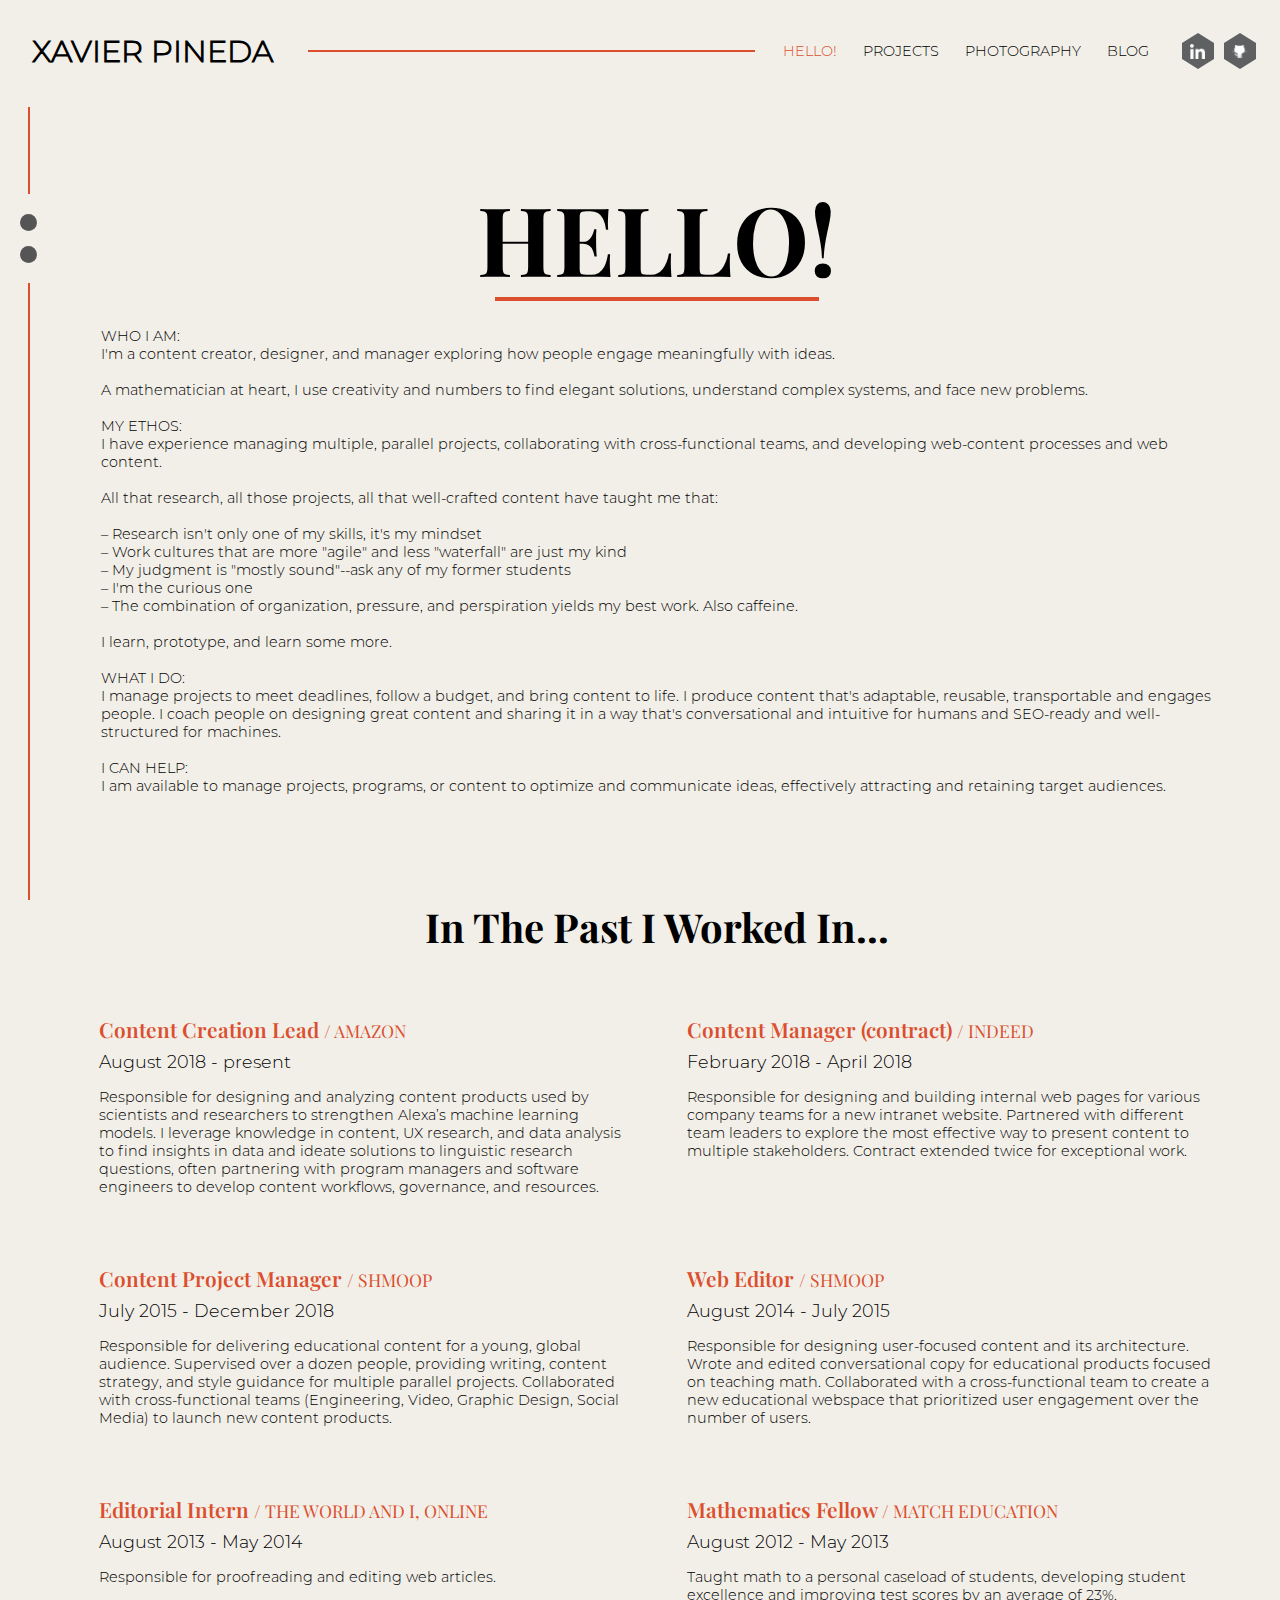
==== index.html @ 06a5754c "updated title" ====
<!DOCTYPE html>
<html lang="en">
<head>
    <meta charset="UTF-8">
    <meta content="width=device-width, initial-scale=1.0, maximum-scale=1.0, user-scalable=0" name="viewport">
    <title>xavier pineda</title>
    <link rel="stylesheet" href="style.css">

</head>
<body>
<nav>
    <a href="#" class="nav-name">
        <h1> XAVIER PINEDA</h1>
    </a>
    <div class="red_line line_none"></div>
    <div class="wrap_nav">
        <ul class="main_nav">
            <li >
                <a class="active_nav_menu" href="./index.html">HELLO!</a>
            </li>
            <li>
                <a href="./projects.html">PROJECTS</a>
            </li>
            <li>
                <a href="./photography.html">PHOTOGRAPHY</a>
            </li>
            <li>
                <a href="./blog.html">BLOG</a>
            </li>
        </ul>
        <span class="social_networks">
            <a href="https://www.linkedin.com/in/xavierpineda/" target="_blank">
               <img src="img/icon/linkedin-64.ico" alt="linkedin">
            </a>
            <a href="https://github.com/xavi-pi" target="_blank">
              <img src="img/icon/github-6-64.ico" alt="github">
            </a>
        </span>
    </div>
</nav>

<div class="sidebar">
    <div class="line"></div>
    <div class="dot_link scroll_to">
        <a class="link" href="#hello"></a>
        <a class="link" href="#home" ></a>
    </div>
</div>

<section id ="hello" class="section">
    <div class="content">
        <h2>HELLO!</h2>
        <p>WHO I AM:
            <br>I'm a content creator, designer, and manager exploring how people engage meaningfully with ideas.
            <br><br>A mathematician at heart, I use creativity and numbers to find elegant solutions, understand
            complex systems, and face new problems.
            <br><br>MY ETHOS:
            <br>I have experience managing multiple, parallel projects, collaborating with cross-functional teams,
            and developing web-content processes and web content.
            <br><br>All that research, all those projects, all that well-crafted content have taught me that:
            <br><br>– Research isn't only one of my skills, it's my mindset
            <br>– Work cultures that are more "agile" and less "waterfall" are just my kind
            <br>– My judgment is "mostly sound"--ask any of my former students
            <br>– I'm the curious one
            <br>– The combination of organization, pressure, and perspiration yields my best work. Also caffeine.
            <br><br>I learn, prototype, and learn some more.
            <br><br>WHAT I DO:
            <br>I manage projects to meet deadlines, follow a budget, and bring content to life.
            I produce content that's adaptable, reusable, transportable and engages people.
            I coach people on designing great content and sharing it in a way that's conversational and intuitive
            for humans and SEO-ready and well-structured for machines.
            <br><br>I CAN HELP:
            <br>I am available to manage projects, programs, or content to optimize and
            communicate ideas, effectively attracting and retaining target audiences.
        </p>

    </div>
</section>
<section id ="home" class="section">
    <div class="content-container">
        <h2>In The Past I Worked In...</h2>
        <div class="description_container">
            <div class="description_item">
                <h3>Content Creation Lead <span>/ AMAZON</span></h3>
                <span>August 2018 - present</span>
                <p>Responsible for designing and analyzing content products used
                    by scientists and researchers to strengthen Alexa’s machine
                    learning models. I leverage knowledge in content, UX research,
                    and data analysis to find insights in data and ideate solutions
                    to linguistic research questions, often partnering with program
                    managers and software engineers to develop content workflows,
                    governance, and resources.
                </p>
            </div>
            <div class="description_item">
                <h3>Content Manager (contract) <span>/ INDEED</span></h3>
                <span>February 2018 - April 2018</span>
                <p>Responsible for designing and building internal
                    web pages for various company teams for a new
                    intranet website. Partnered with different team
                    leaders to explore the most effective way to present
                    content to multiple stakeholders. Contract extended twice for exceptional work.
                </p>
            </div>
            <div class="description_item">
                <h3>Content Project Manager <span>/ SHMOOP</span></h3>
                <span>July 2015 - December 2018</span>
                <p>Responsible for delivering educational
                    content for a young, global audience. Supervised over a
                    dozen people, providing writing, content strategy, and style
                    guidance for multiple parallel projects. Collaborated with
                    cross-functional teams (Engineering, Video, Graphic Design,
                    Social Media) to launch new content products.
                </p>
            </div>
            <div class="description_item">
                <h3>Web Editor <span>/ SHMOOP</span></h3>
                <span>August 2014 - July 2015</span>
                <p>Responsible for designing user-focused content and its architecture.
                    Wrote and edited conversational copy for educational products focused
                    on teaching math. Collaborated with a cross-functional team to create a
                    new educational webspace that prioritized user engagement over the number of users.
                </p>
            </div>
            <div class="description_item">
                <h3>Editorial Intern <span>/ THE WORLD AND I, ONLINE</span></h3>
                <span>August 2013 - May 2014</span>
                <p>Responsible for proofreading and editing web articles.</p>
            </div>
            <div class="description_item">
                <h3>Mathematics Fellow <span>/ MATCH EDUCATION</span></h3>
                <span>August 2012 - May 2013</span>
                <p>Taught math to a personal caseload of students, developing student
                    excellence and improving test scores by an average of 23%.
                </p>
            </div>

        </div>
    </div>

</section>
<!--<script src="js/all.js"></script>-->
</body>
</html>
---- style.css ----
@import url("https://fonts.googleapis.com/css2?family=Playfair+Display:wght@400;500;600&display=swap");
* {
  margin: 0;
  padding: 0; }

@font-face {
  font-family: 'Montserrat';
  src: url("../fonts/Montserrat-Light.otf"); }

input {
  border: 0;
  outline: none;
  -webkit-appearance: none; }

textarea {
  border: 0;
  outline: none;
  resize: none; }

a {
  text-decoration: none;
  color: black;
  -webkit-tap-highlight-color: transparent; }

ul {
  list-style-type: none; }

html, body {
  box-sizing: border-box; }

body {
  font-family: 'Montserrat', sans-serif;
  background: #F2EFE9;
  overflow-x: hidden;
  -webkit-animation: smooth_appearance 0.6s ease-in;
  animation: smooth_appearance 0.6s ease-in; }
  body::-webkit-scrollbar {
    width: 12px; }
  body::-webkit-scrollbar-thumb {
    background-color: #5f6062; }

.sidebar {
  height: 100%;
  width: 30px;
  position: fixed;
  bottom: 0;
  background: #F2EFE9;
  display: -webkit-box;
  display: flex;
  -webkit-box-pack: end;
  justify-content: flex-end;
  -webkit-box-align: end;
  align-items: flex-end;
  -webkit-box-orient: vertical;
  -webkit-box-direction: normal;
  flex-direction: column;
  z-index: 10; }
  @media only screen and (max-height: 600px) {
    .sidebar {
      display: none; } }
  @media only screen and (max-width: 450px) {
    .sidebar {
      width: 15px; } }
  .sidebar .line {
    width: 2px;
    height: inherit;
    background: #DB4F2E; }
  .sidebar .dot_link {
    position: absolute;
    top: 194px;
    right: -7px;
    background: #F2EFE9;
    -webkit-transition: all 0.3s ease-in-out;
    transition: all 0.3s ease-in-out;
    padding: 5px 0; }
    .sidebar .dot_link a {
      width: 17px;
      height: 17px;
      display: block;
      border-radius: 50%;
      background: #555555;
      margin: 15px 0;
      -webkit-transition: 0.2s all ease-in;
      transition: 0.2s all ease-in;
      position: relative;
      z-index: 4; }
      .sidebar .dot_link a:hover {
        -webkit-transform: scale(1.1);
        -ms-transform: scale(1.1);
        transform: scale(1.1);
        background: #DB4F2E; }

nav {
  position: fixed;
  width: 96%;
  top: 0;
  background: #F2EFE9;
  display: -webkit-box;
  display: flex;
  -webkit-box-align: center;
  align-items: center;
  -webkit-box-pack: justify;
  justify-content: space-between;
  padding: 2rem 1rem 2.3rem 2rem;
  z-index: 13; }
  @media only screen and (max-width: 820px) {
    nav {
      display: -webkit-box;
      display: flex;
      -webkit-box-orient: vertical;
      -webkit-box-direction: normal;
      flex-direction: column;
      left: 50%;
      top: -147px;
      -webkit-transform: translateX(-50%);
      -ms-transform: translateX(-50%);
      transform: translateX(-50%);
      padding: 10rem 1rem 3rem 1rem; } }
  @media only screen and (max-width: 550px) {
    nav {
      width: 89%;
      position: absolute;
      text-align: center; } }
  @media only screen and (max-height: 420px) {
    nav {
      width: 90%;
      position: absolute;
      text-align: center; } }
  nav .nav-name {
    font-weight: 500;
    margin-right: 35px; }
    @media only screen and (max-width: 820px) {
      nav .nav-name {
        padding-bottom: 0.5rem;
        margin-right: 0; } }
    nav .nav-name h1 {
      font-size: 1.9rem; }
  nav .red_line {
    -webkit-box-flex: 1;
    flex: 1;
    padding: 0 1rem;
    background: #DB4F2E;
    height: 2px; }
    @media only screen and (max-width: 820px) {
      nav .red_line {
        display: none; } }
  nav .wrap_nav {
    display: -webkit-box;
    display: flex;
    -webkit-box-align: center;
    align-items: center;
    position: relative;
    -webkit-animation: smooth_appearance 0.6s ease-in;
    animation: smooth_appearance 0.6s ease-in; }
    nav .wrap_nav .main_nav {
      margin: 0 15px;
      display: -webkit-box;
      display: flex; }
      nav .wrap_nav .main_nav a {
        padding: 10px 13px;
        font-size: 0.9rem;
        display: block;
        color: black;
        text-decoration: none;
        -webkit-transition: all 0.3s ease-in-out;
        transition: all 0.3s ease-in-out; }
        @media only screen and (max-width: 500px) {
          nav .wrap_nav .main_nav a {
            padding: 10px 7px; } }
        @media only screen and (max-width: 400px) {
          nav .wrap_nav .main_nav a {
            font-size: 0.7rem; } }
        nav .wrap_nav .main_nav a:hover {
          color: #DB4F2E; }
      nav .wrap_nav .main_nav .active_nav_menu {
        color: #DB4F2E; }
    nav .wrap_nav .social_networks {
      display: -webkit-box;
      display: flex; }
      @media only screen and (max-width: 970px) {
        nav .wrap_nav .social_networks {
          position: absolute;
          right: 23px;
          bottom: -25px; } }
      @media only screen and (max-width: 820px) {
        nav .wrap_nav .social_networks {
          right: 50%;
          -webkit-transform: translateX(50%);
          -ms-transform: translateX(50%);
          transform: translateX(50%);
          bottom: -30px; } }
      nav .wrap_nav .social_networks a {
        width: 32px;
        height: 16px;
        background: #5F6062;
        position: relative;
        display: -webkit-box;
        display: flex;
        -webkit-box-pack: center;
        justify-content: center;
        -webkit-box-align: center;
        align-items: center;
        text-align: -webkit-right;
        margin: 0 5px;
        -webkit-transition: 0.2s;
        transition: 0.2s; }
        nav .wrap_nav .social_networks a:before {
          content: "";
          position: absolute;
          top: -10px;
          left: 0;
          width: 0;
          height: 0;
          border-left: 16px solid transparent;
          border-right: 16px solid transparent;
          border-bottom: 10px solid #5F6062;
          -webkit-transition: 0.2s;
          transition: 0.2s; }
        nav .wrap_nav .social_networks a:after {
          content: "";
          position: absolute;
          bottom: -10px;
          left: 0;
          width: 0;
          height: 0;
          border-left: 16px solid transparent;
          border-right: 16px solid transparent;
          border-top: 10px solid #5F6062;
          -webkit-transition: 0.2s;
          transition: 0.2s; }
        nav .wrap_nav .social_networks a:hover {
          background: #DB4F2E; }
        nav .wrap_nav .social_networks a:hover:before {
          border-bottom: 10px solid #DB4F2E; }
        nav .wrap_nav .social_networks a:hover:after {
          border-top: 10px solid #DB4F2E; }
        nav .wrap_nav .social_networks a img {
          width: 15px;
          height: 15px; }

section {
  max-width: 1400px;
  position: relative;
  background: #F2EFE9;
  padding: 0 30px 0 63px;
  margin: 0 auto;
  -webkit-animation: smooth_appearance 0.6s ease-in;
  animation: smooth_appearance 0.6s ease-in; }
  @media only screen and (max-height: 600px) {
    section {
      padding: 0 30px 0 30px !important; } }
  @media only screen and (max-width: 450px) {
    section {
      padding: 20px 30px 0 43px; } }

@-webkit-keyframes smooth_appearance {
  0% {
    opacity: 0; }
  100% {
    opacity: 1; } }

@keyframes smooth_appearance {
  0% {
    opacity: 0; }
  100% {
    opacity: 1; } }

#hello {
  min-height: 100vh;
  display: -webkit-box;
  display: flex;
  -webkit-box-orient: vertical;
  -webkit-box-direction: normal;
  flex-direction: column;
  -webkit-box-pack: center;
  justify-content: center;
  -webkit-box-align: center;
  align-items: center;
  z-index: 1; }
  @media only screen and (max-width: 820px) {
    #hello {
      margin-top: 8rem;
      -webkit-box-pack: unset;
      justify-content: unset; } }
  #hello .content {
    display: -webkit-box;
    display: flex;
    -webkit-box-orient: vertical;
    -webkit-box-direction: normal;
    flex-direction: column;
    padding: 135px 38px 0 38px; }
    @media only screen and (min-width: 1100px) {
      #hello .content {
        padding: 90px 38px 0 38px; } }
    @media only screen and (max-width: 820px) {
      #hello .content {
        padding: 24px 0 0 0; } }
    #hello .content h2 {
      font-size: 6rem;
      font-family: 'Playfair Display', sans-serif;
      text-align: center;
      position: relative;
      display: inline-block;
      margin: 26px 0;
      align-self: center; }
      @media only screen and (max-width: 650px) {
        #hello .content h2 {
          font-size: 13vw; } }
      @media only screen and (max-width: 450px) {
        #hello .content h2 {
          font-size: 15vw; } }
      #hello .content h2:before {
        content: '';
        width: 90%;
        height: 4px;
        background: #DB4F2E;
        position: absolute;
        left: 50%;
        bottom: 0;
        -webkit-transform: translateX(-50%);
        -ms-transform: translateX(-50%);
        transform: translateX(-50%); }
    #hello .content p {
      padding-bottom: 3rem;
      font-size: 0.9rem; }

#home .content-container {
  position: relative;
  margin: 0 auto; }
  #home .content-container h2 {
    font-family: 'Playfair Display', sans-serif;
    font-size: 2.5rem;
    text-align: center;
    padding-bottom: 1.5rem; }
    @media only screen and (max-width: 650px) {
      #home .content-container h2 {
        font-size: 8vw; } }
    @media only screen and (max-width: 500px) {
      #home .content-container h2 {
        padding-bottom: 0.5rem; } }
  #home .content-container .description_container {
    display: -webkit-box;
    display: flex;
    flex-wrap: wrap;
    -webkit-box-pack: center;
    justify-content: center;
    margin-bottom: 5rem; }
    @media only screen and (max-width: 1110px) {
      #home .content-container .description_container {
        -webkit-box-orient: vertical;
        -webkit-box-direction: normal;
        flex-direction: column; } }
    #home .content-container .description_container .description_item {
      -webkit-box-flex: 0;
      flex: 0 0 calc(47% - 30px);
      padding: 30px; }
      @media only screen and (max-width: 1110px) {
        #home .content-container .description_container .description_item {
          -webkit-box-flex: unset;
          flex: unset;
          text-align: center;
          margin: 30px 0;
          padding: 0; } }
      #home .content-container .description_container .description_item h3 {
        font-family: 'Playfair Display', sans-serif;
        color: #DB4F2E;
        font-weight: 600;
        margin: 0.5rem 0;
        font-size: 1.3rem; }
        #home .content-container .description_container .description_item h3 span {
          font-weight: 400; }
      #home .content-container .description_container .description_item p {
        font-size: 0.9rem;
        padding-top: 1rem;
        text-align: left; }
      #home .content-container .description_container .description_item span {
        margin: 0;
        font-weight: 400;
        font-size: 1.1rem; }

.projects {
  max-width: 1200px;
  color: black;
  min-height: 100vh;
  margin: 7rem auto 5rem auto; }
  @media only screen and (max-width: 1200px) {
    .projects {
      max-width: 700px; } }
  .projects .container_projects_item {
    position: relative;
    margin: 0 auto;
    padding: 105px 22px 0; }
    @media only screen and (max-width: 550px) {
      .projects .container_projects_item {
        padding: 2.5rem 0 2rem 0; } }
    .projects .container_projects_item h2 {
      color: #DB4F2E;
      font-family: 'Playfair Display', sans-serif;
      font-size: 2rem;
      margin: 0.7rem 0 0.3rem 0; }
    .projects .container_projects_item h4 {
      color: #DB4F2E;
      margin: 0 0 0.8rem 0;
      font-size: 1rem; }
    .projects .container_projects_item img {
      width: 100%;
      max-height: 450px;
      -o-object-fit: contain;
      object-fit: contain;
      -o-object-position: left;
      object-position: left; }
    .projects .container_projects_item p {
      margin: 0;
      font-size: 0.9rem; }

.photography {
  color: black;
  min-height: 100vh;
  margin-top: 10rem; }
  .photography .gallery_photo_list {
    -webkit-column-count: 4;
    -moz-column-count: 4;
    column-count: 4;
    grid-gap: 1px;
    padding: 20px 0 40px 0; }
    @media only screen and (max-width: 1110px) {
      .photography .gallery_photo_list {
        -webkit-column-count: 3;
        -moz-column-count: 3;
        column-count: 3; } }
    @media only screen and (max-width: 768px) {
      .photography .gallery_photo_list {
        -webkit-column-count: 2;
        -moz-column-count: 2;
        column-count: 2; } }
    @media only screen and (max-width: 500px) {
      .photography .gallery_photo_list {
        -webkit-column-count: 1;
        -moz-column-count: 1;
        column-count: 1; } }
    .photography .gallery_photo_list .gallery_photo_list_item {
      margin: 0 0 0.6em;
      text-align: center; }
      .photography .gallery_photo_list .gallery_photo_list_item img {
        width: 95%;
        height: auto;
        border-radius: 4px;
        box-shadow: 1px 1px 10px rgba(0, 0, 0, 0.438); }

.blog {
  height: 100vh;
  margin-top: 10rem; }
  .blog .blog-container {
    margin: 0 auto;
    padding: 90px 0 30px 0; }
    @media only screen and (max-width: 550px) {
      .blog .blog-container {
        padding: 30px 0 30px 0; } }
    .blog .blog-container span {
      background: #DB4F2E;
      height: 2px;
      width: 60%;
      outline: none;
      border: none;
      margin: 2rem auto;
      display: block; }
    .blog .blog-container .blog-entry {
      text-align: center; }
      .blog .blog-container .blog-entry h1 {
        margin: 0;
        color: #DB4F2E;
        font-family: 'Playfair Display', sans-serif;
        font-size: 1.9rem; }
      .blog .blog-container .blog-entry h3 {
        color: #DB4F2E;
        margin: 0 0 0 0; }
      .blog .blog-container .blog-entry p {
        font-size: .9rem;
        text-align: left;
        margin: 15px 0; }

.active_dot_link {
  background: #DB4F2E !important; }

@media only screen and (max-width: 550px) {
  .line_none {
    display: none; }
  .indent_correction {
    padding: 20px 30px 0 20px; } }

/*# sourceMappingURL=style.css.map */
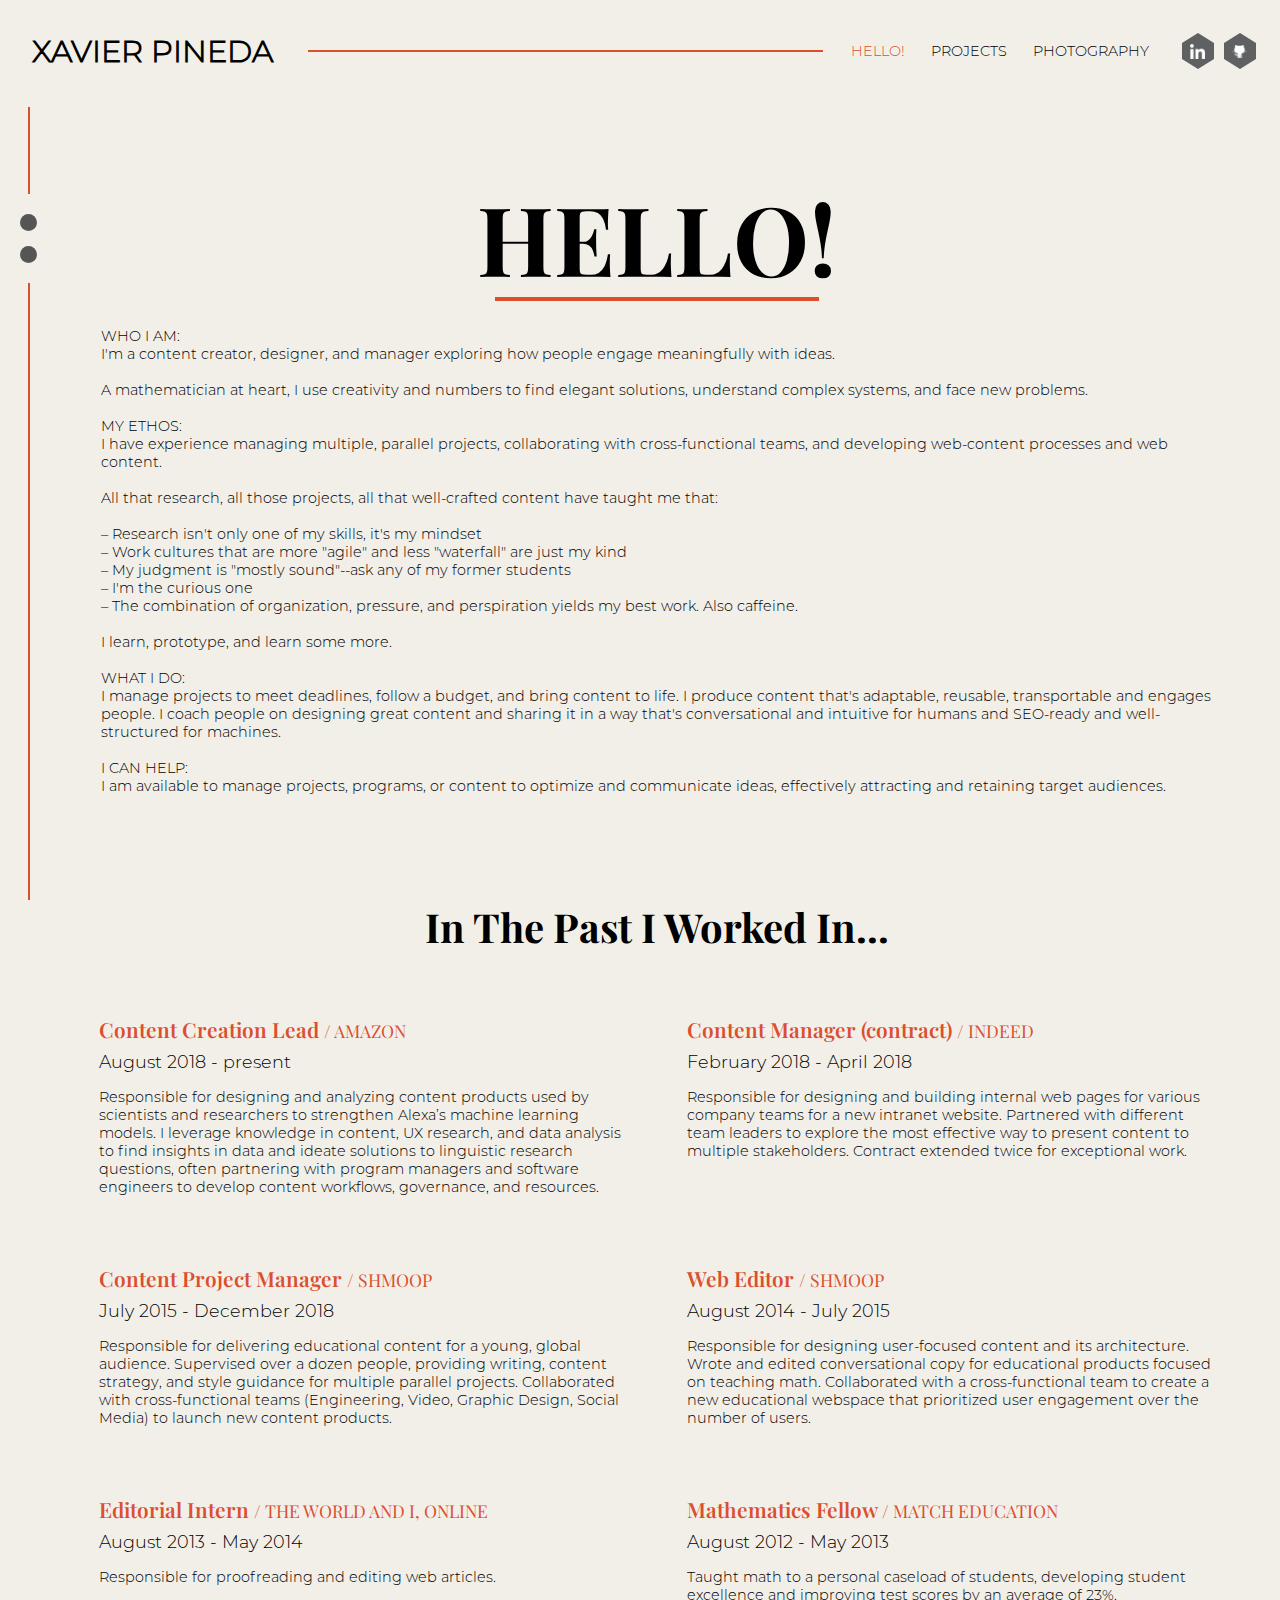
==== commit b806171d: "removed blog link" ====
--- a/index.html
+++ b/index.html
@@ -24,9 +24,9 @@
             <li>
                 <a href="./photography.html">PHOTOGRAPHY</a>
             </li>
-            <li>
+<!--             <li>
                 <a href="./blog.html">BLOG</a>
-            </li>
+            </li> -->
         </ul>
         <span class="social_networks">
             <a href="https://www.linkedin.com/in/xavierpineda/" target="_blank">
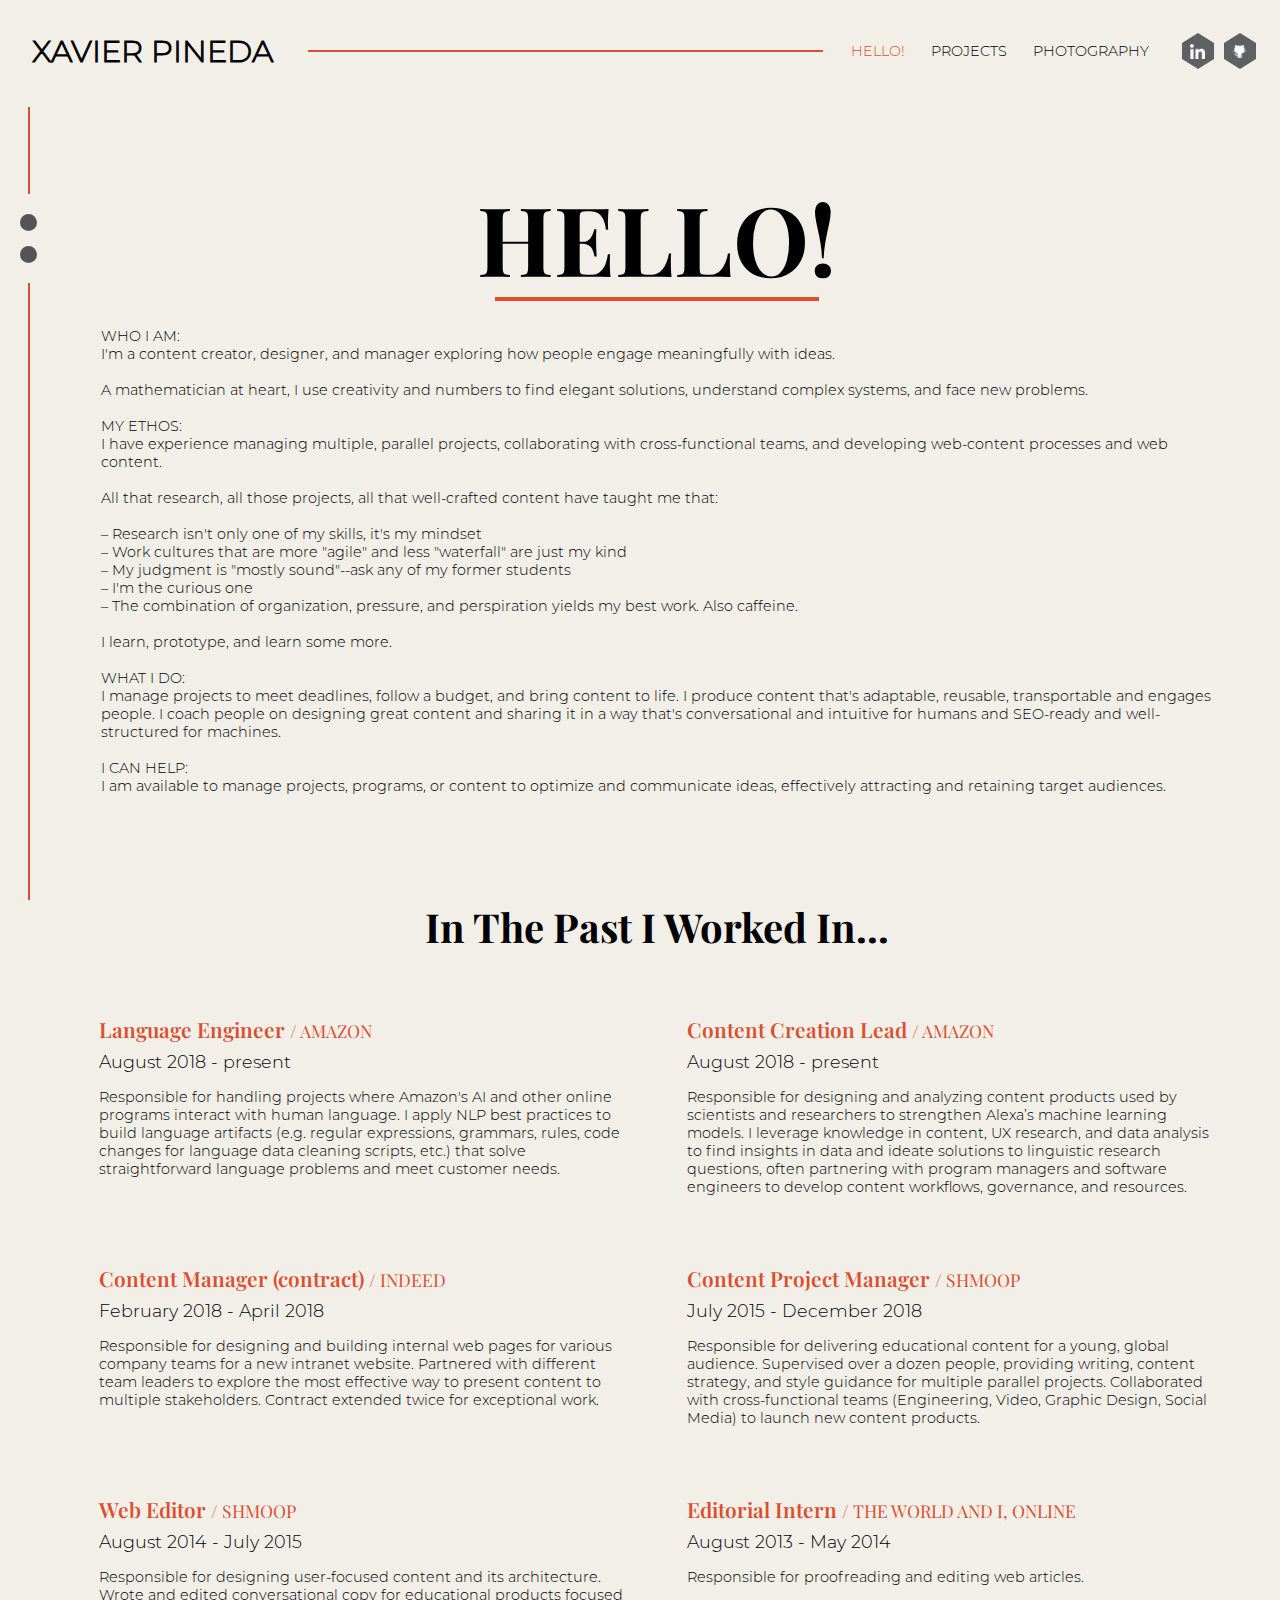
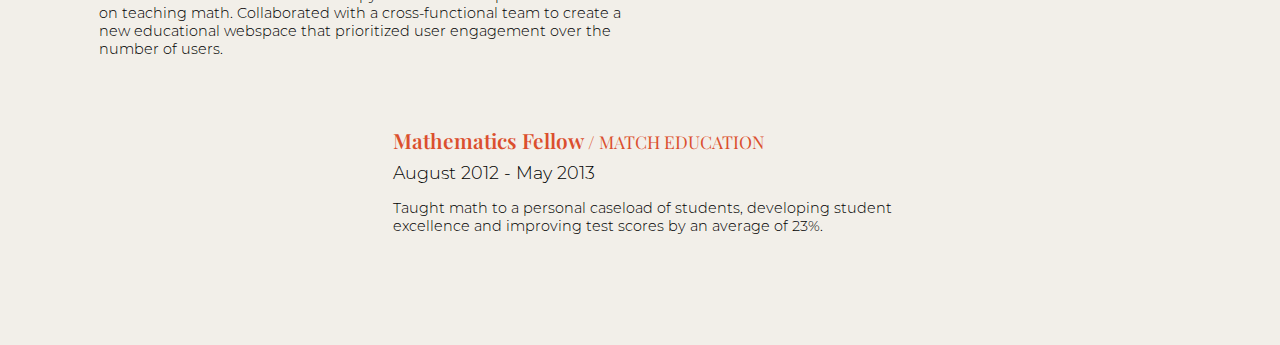
==== commit 17487d94: "added LE job description" ====
--- a/index.html
+++ b/index.html
@@ -81,6 +81,17 @@
         <h2>In The Past I Worked In...</h2>
         <div class="description_container">
             <div class="description_item">
+                <h3>Language Engineer <span>/ AMAZON</span></h3>
+                <span>August 2018 - present</span>
+                <p>Responsible for handling projects where Amazon's AI and other 
+                    online programs interact with human language. I apply NLP best 
+                    practices to build language artifacts (e.g. regular expressions, 
+                    grammars, rules, code changes for language data cleaning 
+                    scripts, etc.) that solve straightforward language problems and 
+                    meet customer needs.
+                </p>
+            </div>
+            <div class="description_item">
                 <h3>Content Creation Lead <span>/ AMAZON</span></h3>
                 <span>August 2018 - present</span>
                 <p>Responsible for designing and analyzing content products used
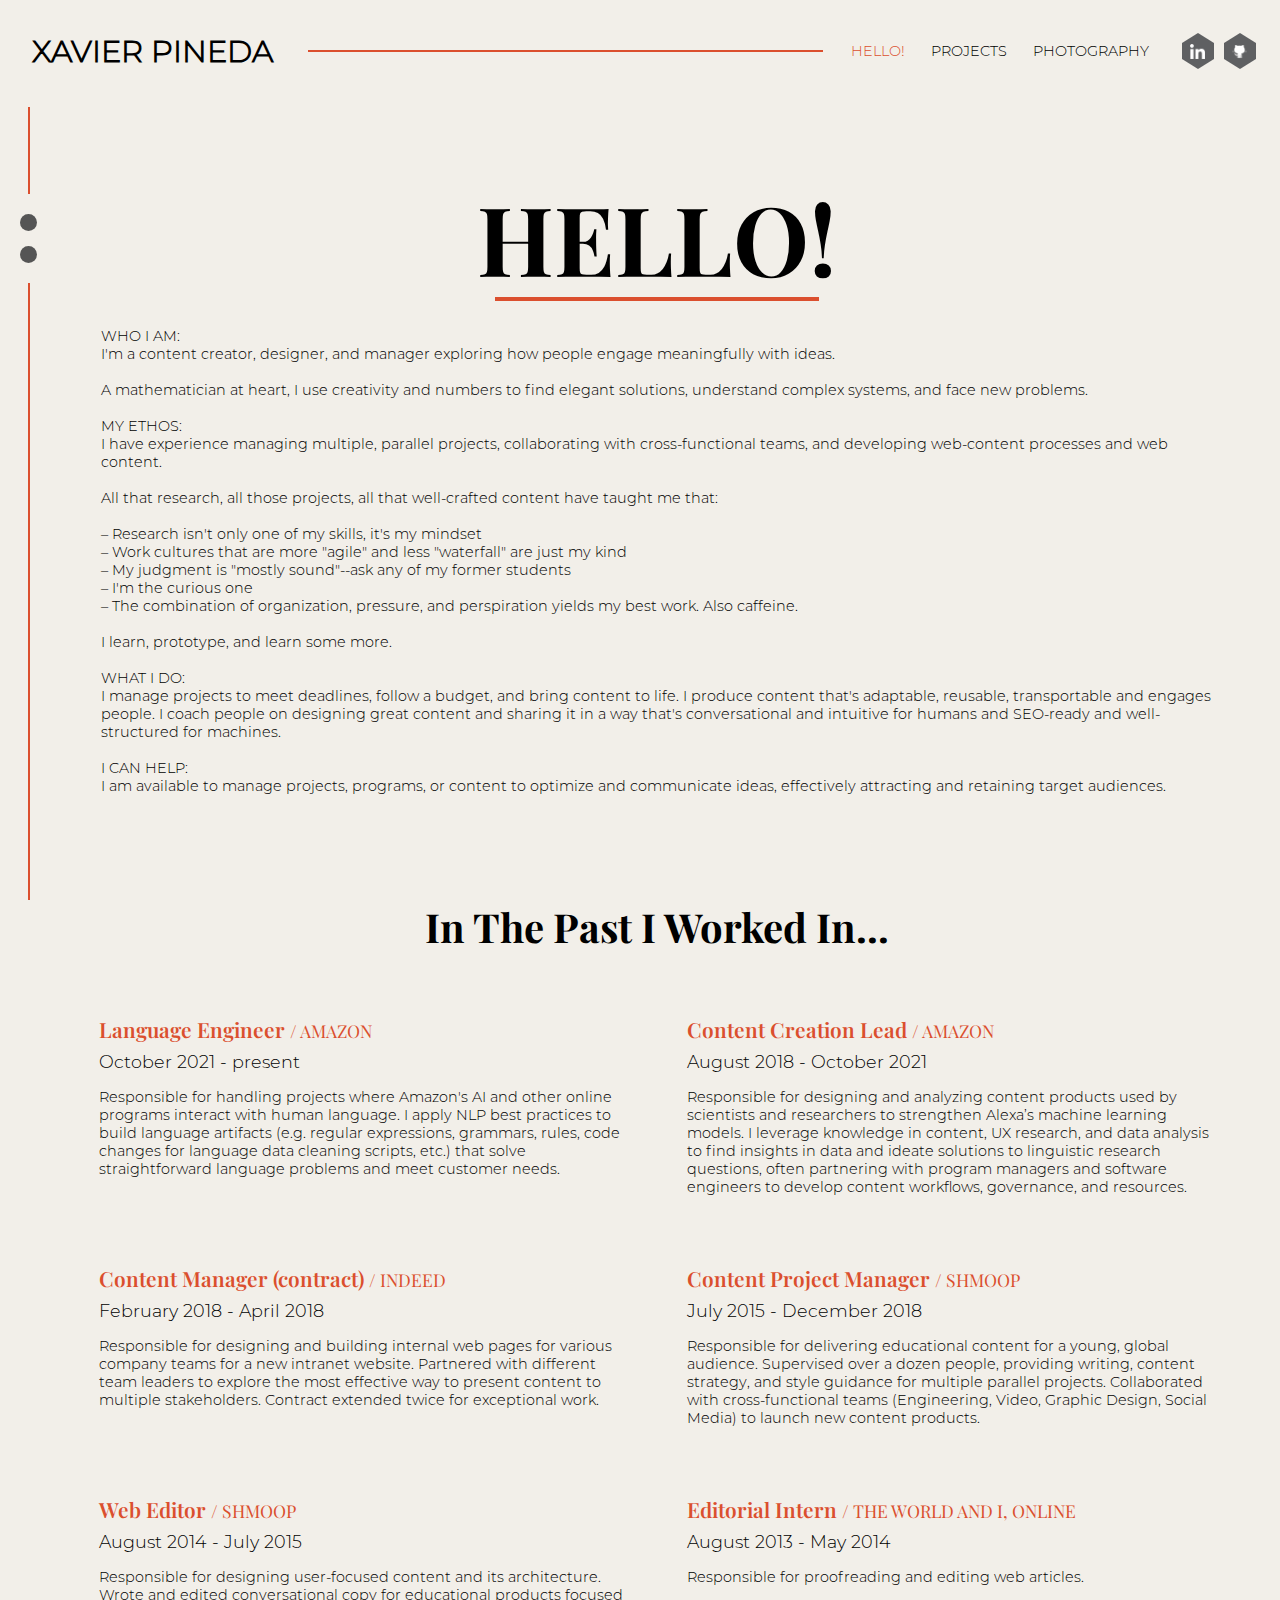
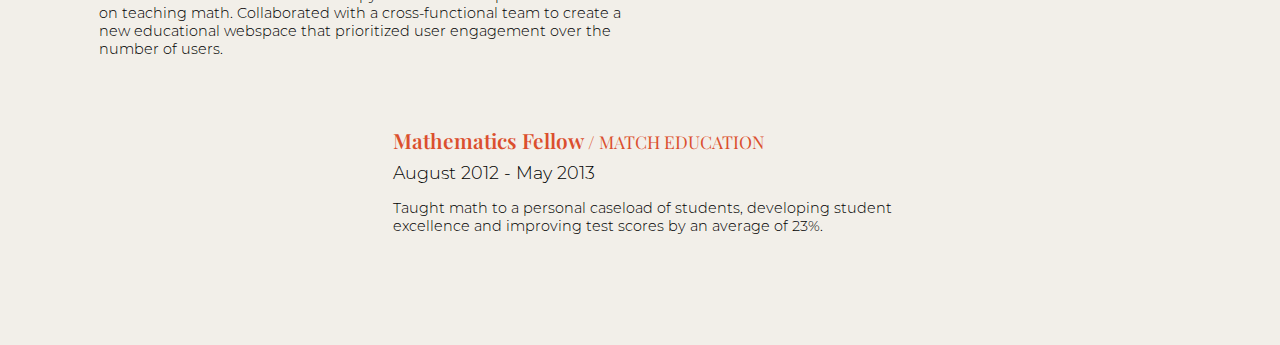
==== commit 31e0a9e2: "fixed typo on LE description" ====
--- a/index.html
+++ b/index.html
@@ -82,7 +82,7 @@
         <div class="description_container">
             <div class="description_item">
                 <h3>Language Engineer <span>/ AMAZON</span></h3>
-                <span>August 2018 - present</span>
+                <span>October 2021 - present</span>
                 <p>Responsible for handling projects where Amazon's AI and other 
                     online programs interact with human language. I apply NLP best 
                     practices to build language artifacts (e.g. regular expressions, 
@@ -93,7 +93,7 @@
             </div>
             <div class="description_item">
                 <h3>Content Creation Lead <span>/ AMAZON</span></h3>
-                <span>August 2018 - present</span>
+                <span>August 2018 - October 2021</span>
                 <p>Responsible for designing and analyzing content products used
                     by scientists and researchers to strengthen Alexa’s machine
                     learning models. I leverage knowledge in content, UX research,
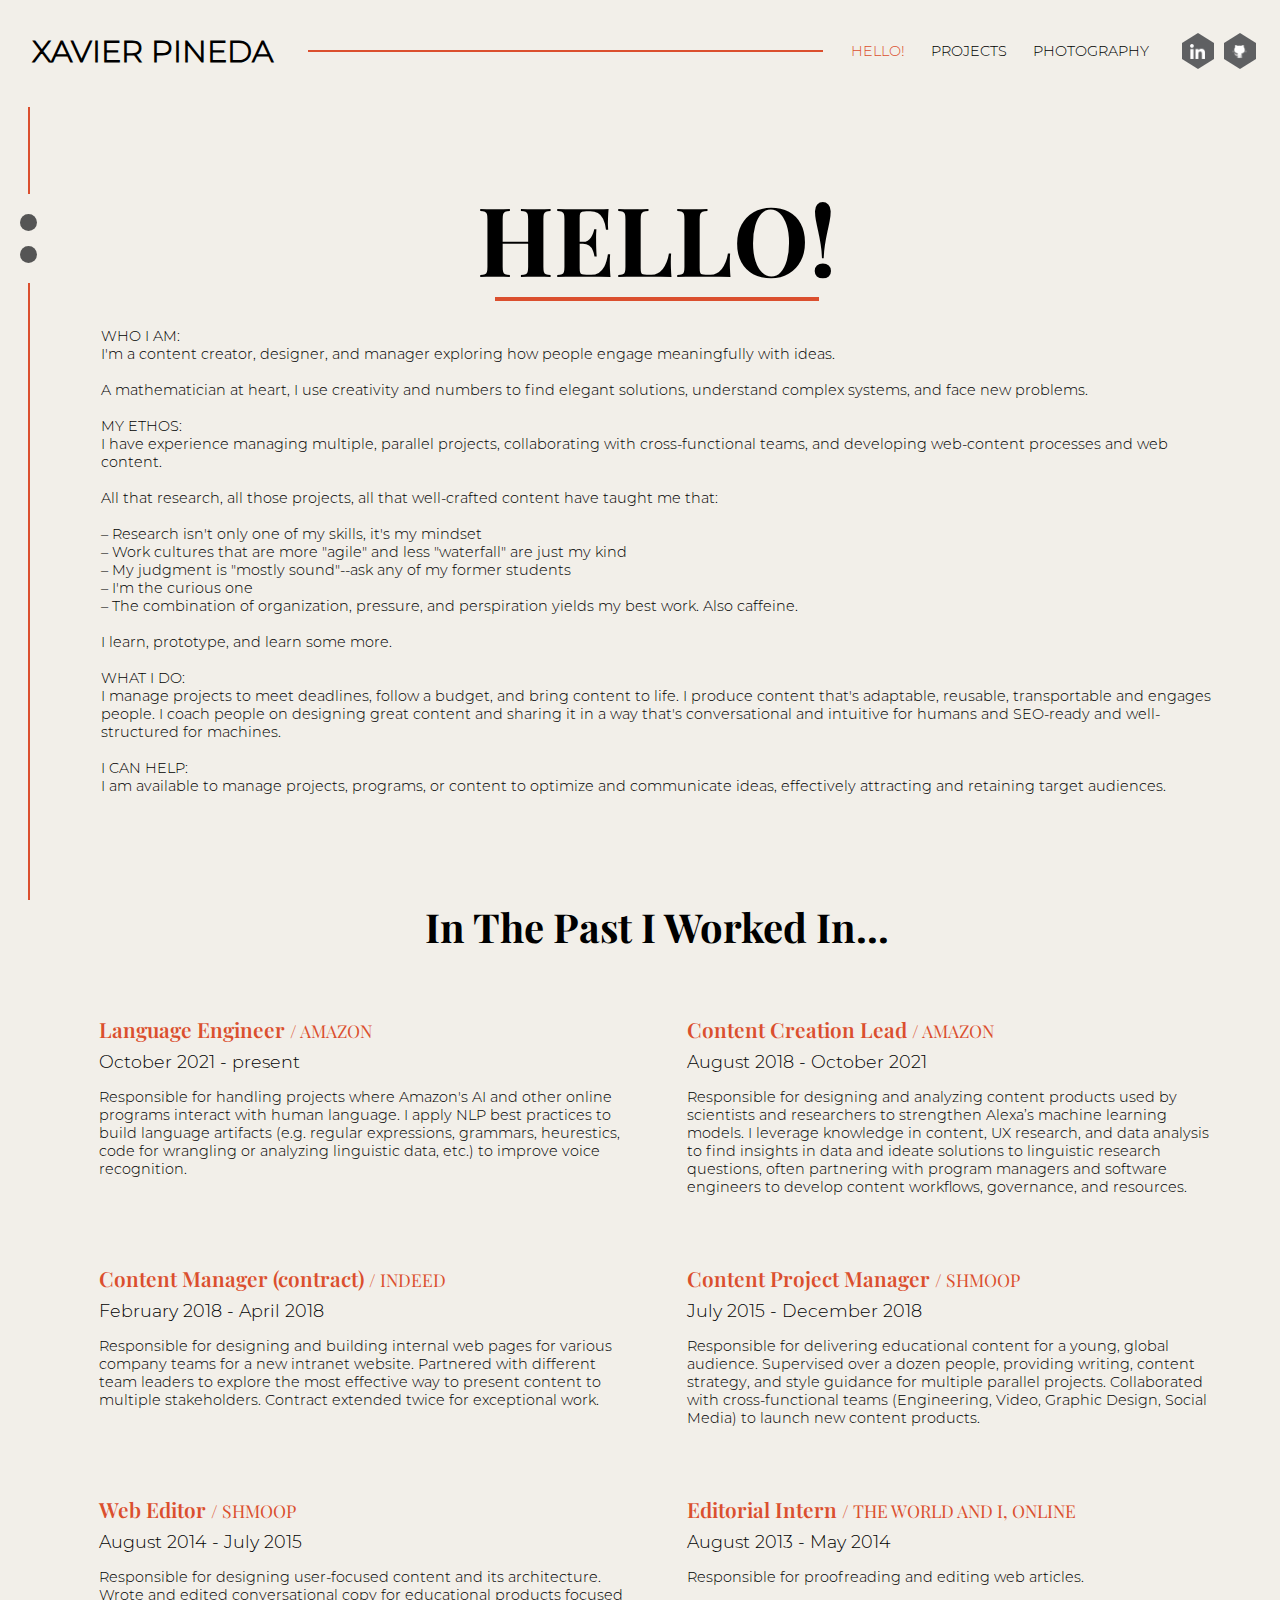
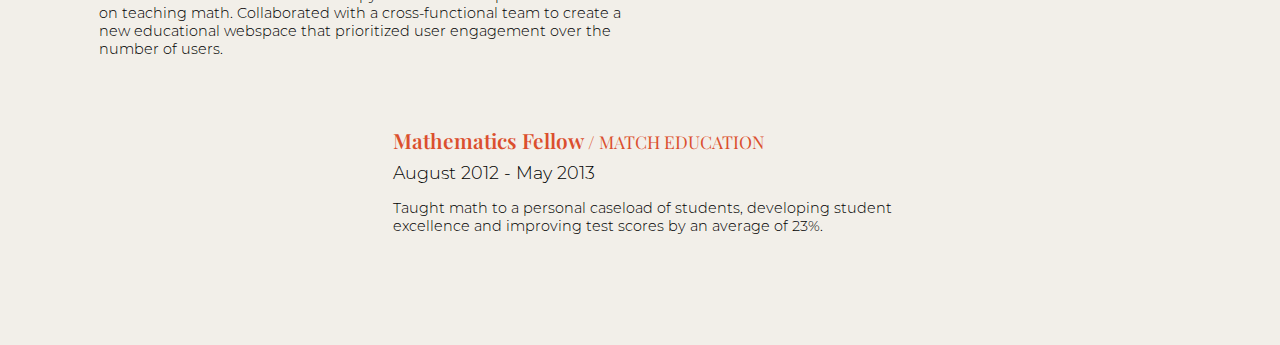
==== commit 4401173e: "update role description le" ====
--- a/index.html
+++ b/index.html
@@ -86,9 +86,8 @@
                 <p>Responsible for handling projects where Amazon's AI and other 
                     online programs interact with human language. I apply NLP best 
                     practices to build language artifacts (e.g. regular expressions, 
-                    grammars, rules, code changes for language data cleaning 
-                    scripts, etc.) that solve straightforward language problems and 
-                    meet customer needs.
+                    grammars, heurestics, code for wrangling or analyzing linguistic data, etc.) 
+                    to improve voice recognition.
                 </p>
             </div>
             <div class="description_item">
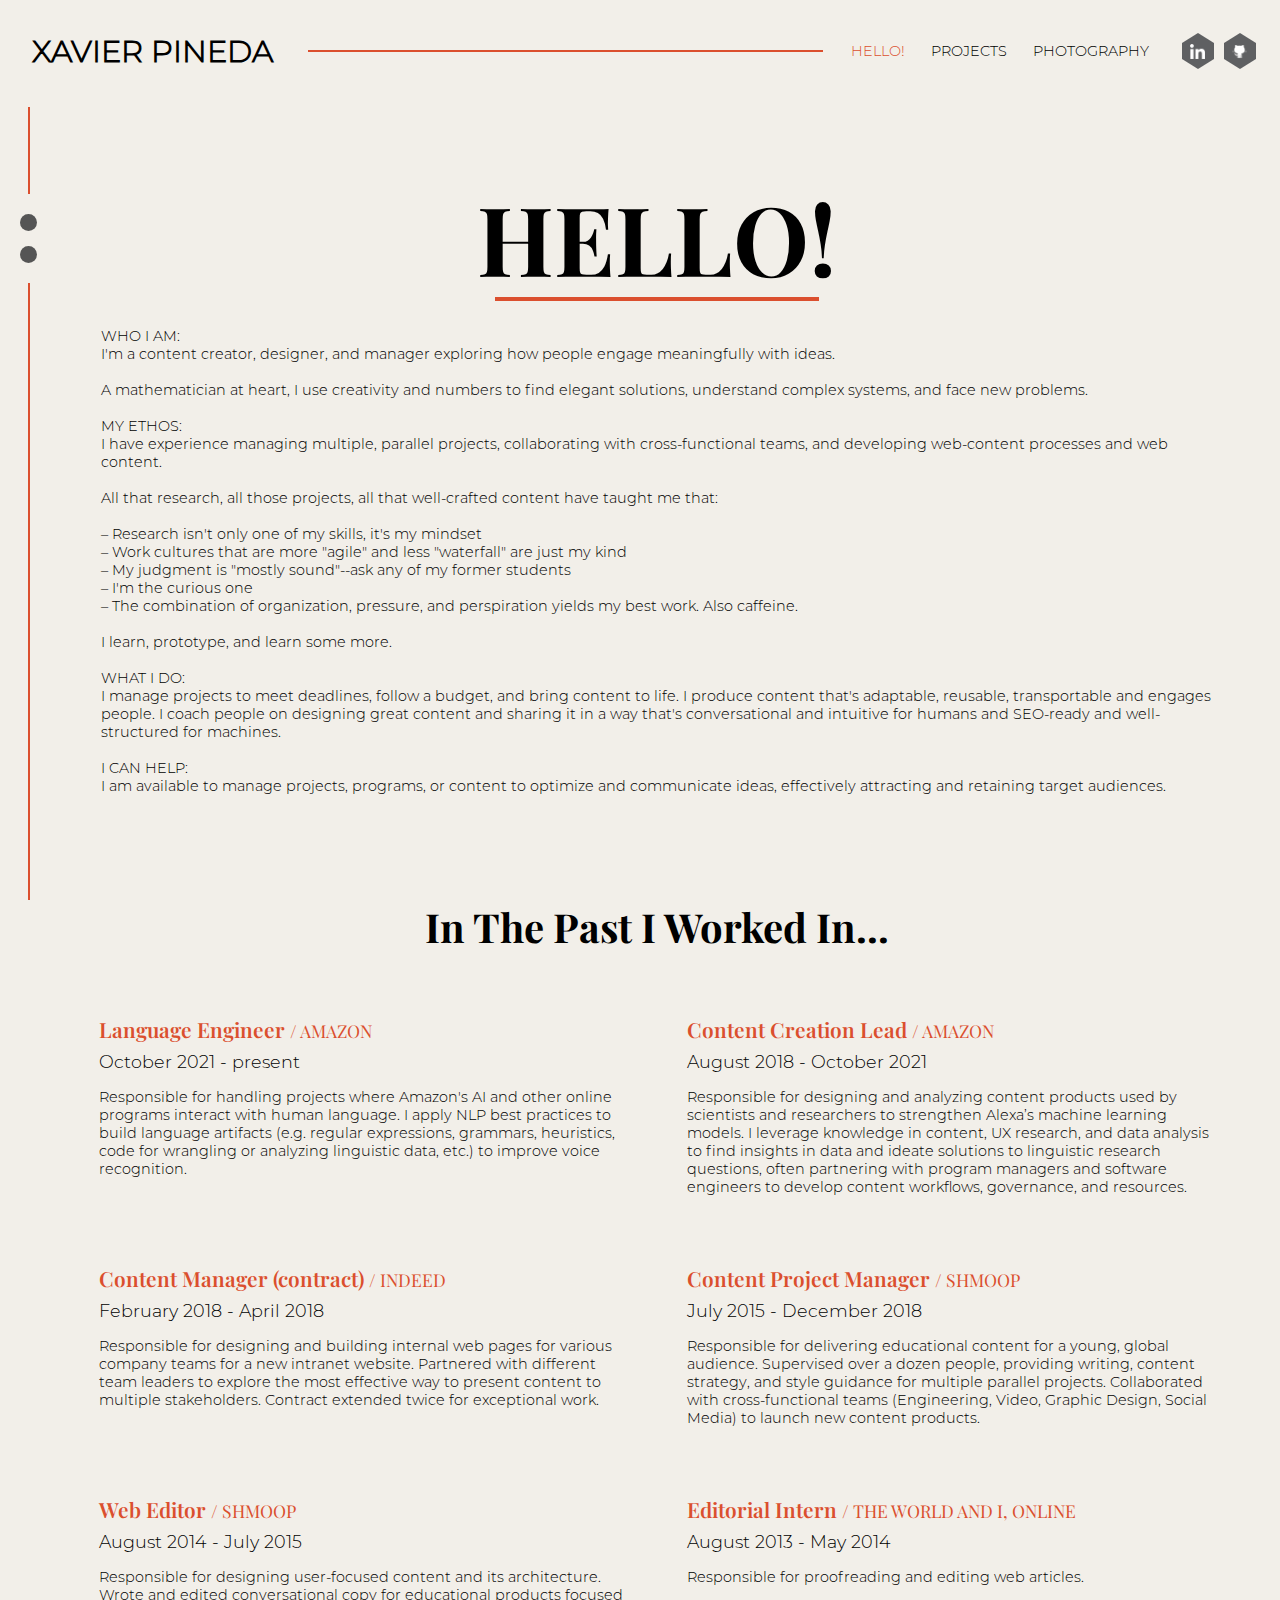
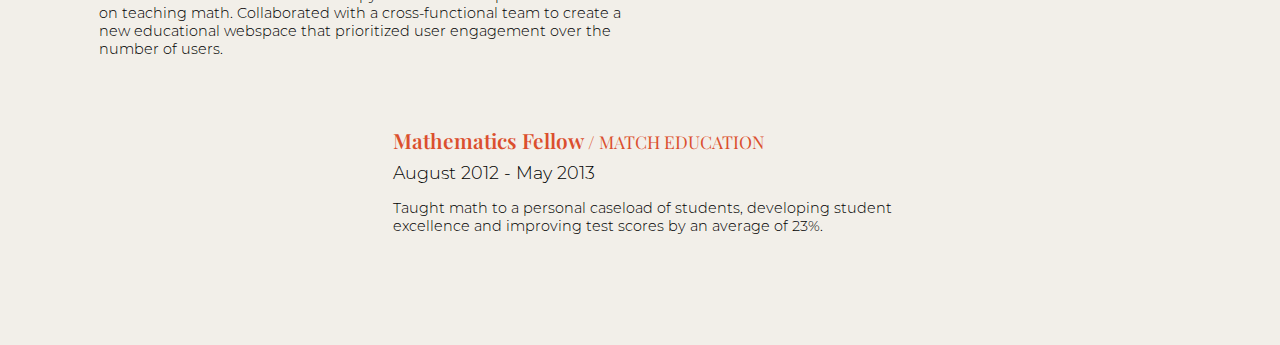
==== commit 8cc36266: "typo fix" ====
--- a/index.html
+++ b/index.html
@@ -86,7 +86,7 @@
                 <p>Responsible for handling projects where Amazon's AI and other 
                     online programs interact with human language. I apply NLP best 
                     practices to build language artifacts (e.g. regular expressions, 
-                    grammars, heurestics, code for wrangling or analyzing linguistic data, etc.) 
+                    grammars, heuristics, code for wrangling or analyzing linguistic data, etc.) 
                     to improve voice recognition.
                 </p>
             </div>
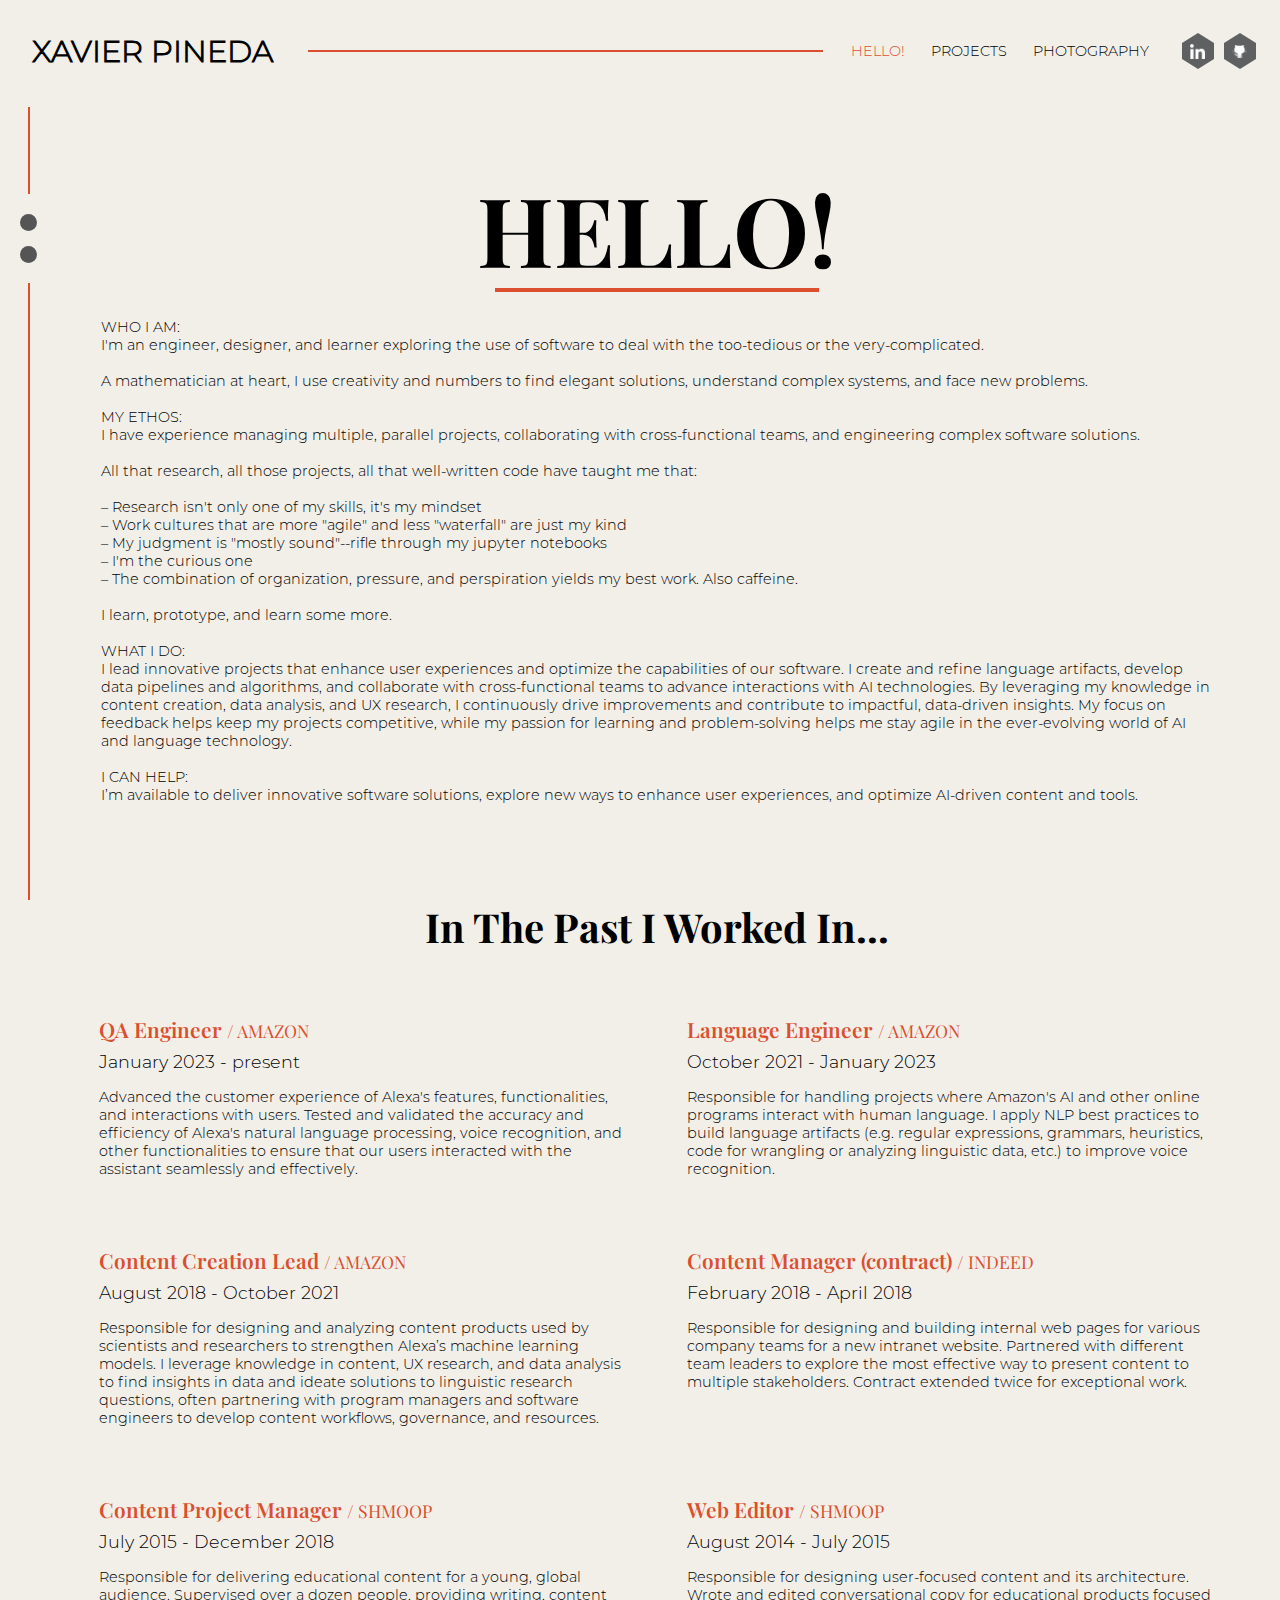
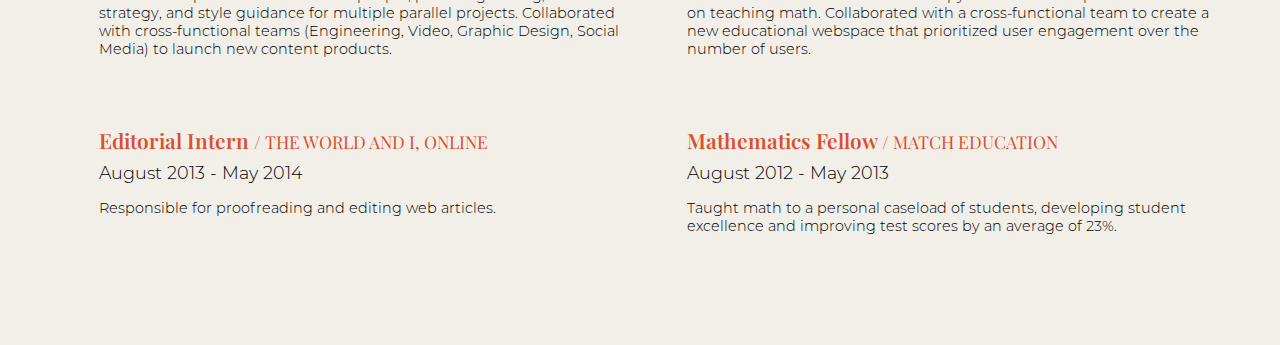
==== commit 8d5c0c58: "updated to include qa eng." ====
--- a/index.html
+++ b/index.html
@@ -51,27 +51,22 @@
     <div class="content">
         <h2>HELLO!</h2>
         <p>WHO I AM:
-            <br>I'm a content creator, designer, and manager exploring how people engage meaningfully with ideas.
+            <br>I'm an engineer, designer, and learner exploring the use of software to deal with the too-tedious or the very-complicated.
             <br><br>A mathematician at heart, I use creativity and numbers to find elegant solutions, understand
             complex systems, and face new problems.
             <br><br>MY ETHOS:
-            <br>I have experience managing multiple, parallel projects, collaborating with cross-functional teams,
-            and developing web-content processes and web content.
-            <br><br>All that research, all those projects, all that well-crafted content have taught me that:
+            <br>I have experience managing multiple, parallel projects, collaborating with cross-functional teams, and engineering complex software solutions.
+            <br><br>All that research, all those projects, all that well-written code have taught me that:
             <br><br>– Research isn't only one of my skills, it's my mindset
             <br>– Work cultures that are more "agile" and less "waterfall" are just my kind
-            <br>– My judgment is "mostly sound"--ask any of my former students
+            <br>– My judgment is "mostly sound"--rifle through my jupyter notebooks
             <br>– I'm the curious one
             <br>– The combination of organization, pressure, and perspiration yields my best work. Also caffeine.
             <br><br>I learn, prototype, and learn some more.
             <br><br>WHAT I DO:
-            <br>I manage projects to meet deadlines, follow a budget, and bring content to life.
-            I produce content that's adaptable, reusable, transportable and engages people.
-            I coach people on designing great content and sharing it in a way that's conversational and intuitive
-            for humans and SEO-ready and well-structured for machines.
+            <br>I lead innovative projects that enhance user experiences and optimize the capabilities of our software. I create and refine language artifacts, develop data pipelines and algorithms, and collaborate with cross-functional teams to advance interactions with AI technologies. By leveraging my knowledge in content creation, data analysis, and UX research, I continuously drive improvements and contribute to impactful, data-driven insights. My focus on feedback helps keep my projects competitive, while my passion for learning and problem-solving helps me stay agile in the ever-evolving world of AI and language technology.
             <br><br>I CAN HELP:
-            <br>I am available to manage projects, programs, or content to optimize and
-            communicate ideas, effectively attracting and retaining target audiences.
+            <br>I’m available to deliver innovative software solutions, explore new ways to enhance user experiences, and optimize AI-driven content and tools.
         </p>
 
     </div>
@@ -81,8 +76,14 @@
         <h2>In The Past I Worked In...</h2>
         <div class="description_container">
             <div class="description_item">
+                <h3>QA Engineer <span>/ AMAZON</span></h3>
+                <span>January 2023 - present</span>
+                <p>Advanced the customer experience of Alexa's features, functionalities, and interactions with users. Tested and validated the accuracy and efficiency of Alexa's natural language processing, voice recognition, and other functionalities to ensure that our users interacted with the assistant seamlessly and effectively.
+                </p>
+            </div>
+            <div class="description_item">
                 <h3>Language Engineer <span>/ AMAZON</span></h3>
-                <span>October 2021 - present</span>
+                <span>October 2021 - January 2023</span>
                 <p>Responsible for handling projects where Amazon's AI and other 
                     online programs interact with human language. I apply NLP best 
                     practices to build language artifacts (e.g. regular expressions, 
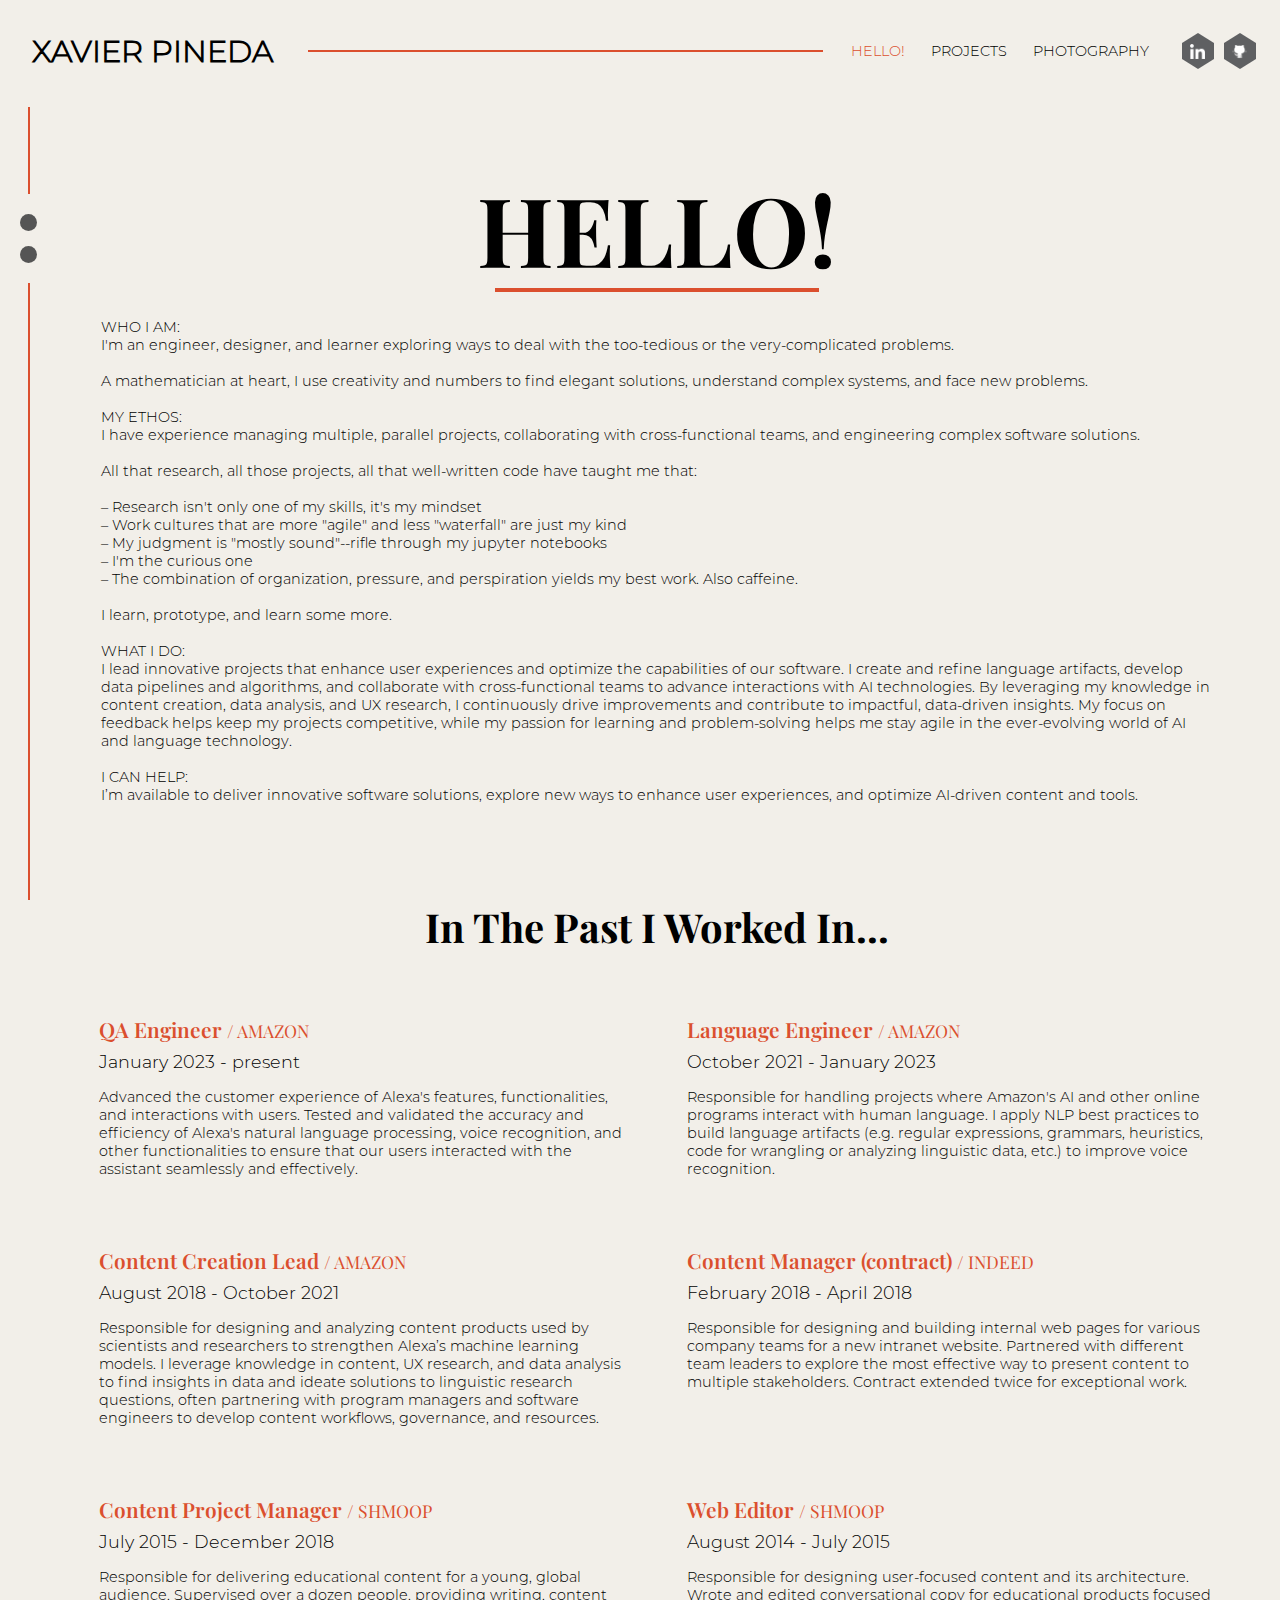
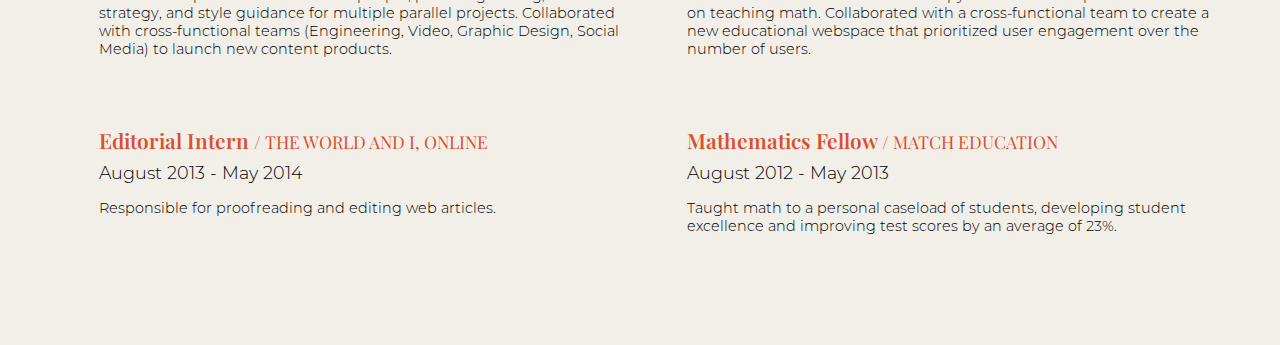
==== commit 6028a838: "Update index.html" ====
--- a/index.html
+++ b/index.html
@@ -51,7 +51,7 @@
     <div class="content">
         <h2>HELLO!</h2>
         <p>WHO I AM:
-            <br>I'm an engineer, designer, and learner exploring the use of software to deal with the too-tedious or the very-complicated.
+            <br>I'm an engineer, designer, and learner exploring ways to deal with the too-tedious or the very-complicated problems.
             <br><br>A mathematician at heart, I use creativity and numbers to find elegant solutions, understand
             complex systems, and face new problems.
             <br><br>MY ETHOS:
